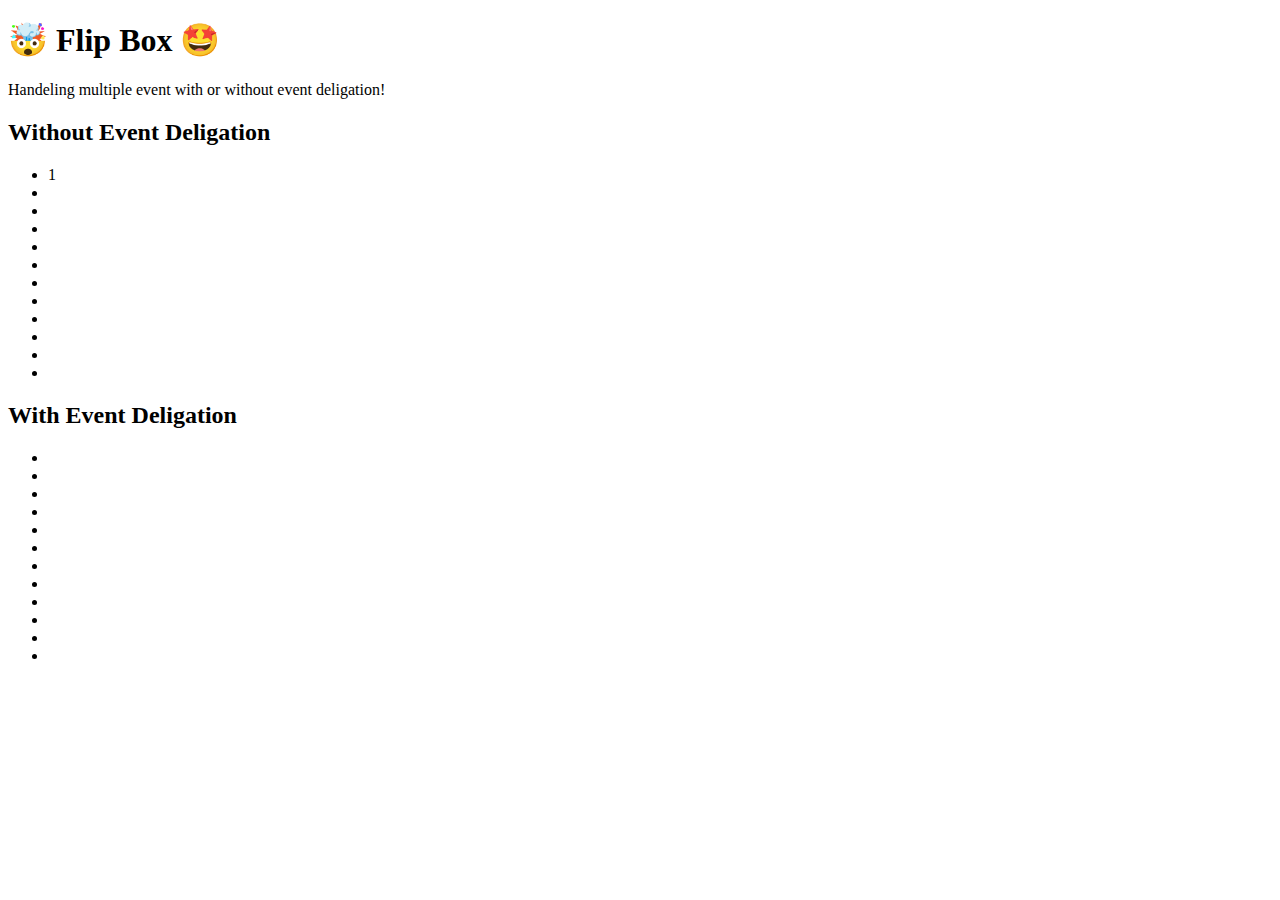
==== block-BJaaep/code/index.html @ 5f465543 "Flip Box" ====
<!DOCTYPE html>
<html lang="en">
  <head>
    <meta charset="UTF-8" />
    <meta name="viewport" content="width=device-width, initial-scale=1.0" />
    <title>Flip Box</title>
    <link
      href="https://fonts.googleapis.com/css2?family=Montserrat:wght@200;400&display=swap"
      rel="stylesheet"
    />
    <link rel="stylesheet" href="style.css" />
  </head>
  <body>
    <h1 class="heading">🤯 Flip Box 🤩</h1>
    <p>Handeling multiple event with or without event deligation!</p>
    <div class="container">
      <div class="wrapper">
        <h2>Without Event Deligation</h2>
        <ul class="boxes ">
          <li class="box">1</li>
          <li class="box"></li>
          <li class="box"></li>
          <li class="box"></li>
          <li class="box"></li>
          <li class="box"></li>
          <li class="box"></li>
          <li class="box"></li>
          <li class="box"></li>
          <li class="box"></li>
          <li class="box"></li>
          <li class="box"></li>
        </ul>
      </div>
      <div class="wrapper">
        <h2>With Event Deligation</h2>
        <ul class="boxes box2">
          <li class="box"></li>
          <li class="box"></li>
          <li class="box"></li>
          <li class="box"></li>
          <li class="box"></li>
          <li class="box"></li>
          <li class="box"></li>
          <li class="box"></li>
          <li class="box"></li>
          <li class="box"></li>
          <li class="box"></li>
          <li class="box"></li>
        </ul>
      </div>
    </div>
    <script src="./script.js"></script>
  </body>
</html>
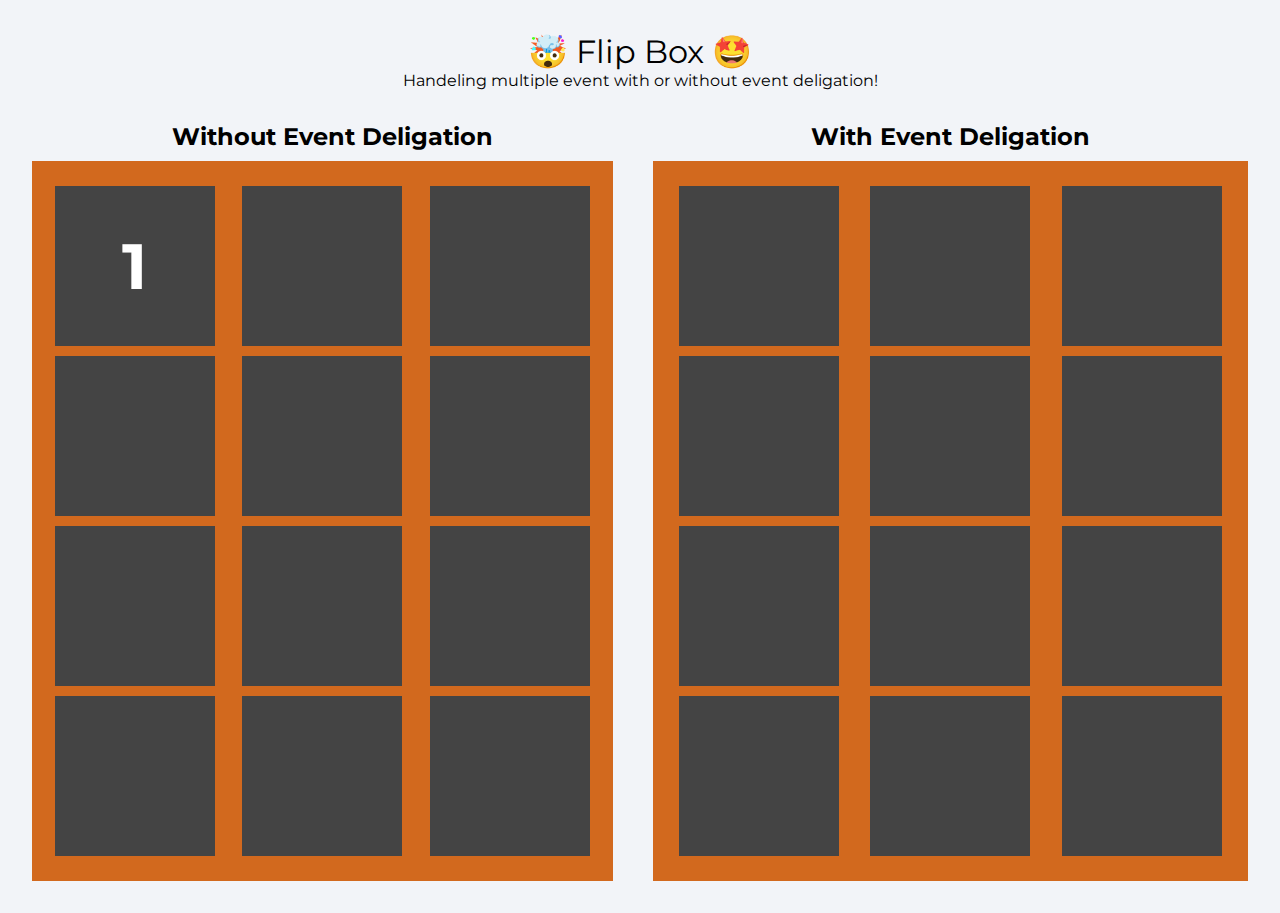
==== commit eb382427: "Flip Box method2" ====
--- a/block-BJaaep/code/index.html
+++ b/block-BJaaep/code/index.html
@@ -16,7 +16,7 @@
     <div class="container">
       <div class="wrapper">
         <h2>Without Event Deligation</h2>
-        <ul class="boxes ">
+        <ul class="boxes first">
           <li class="box">1</li>
           <li class="box"></li>
           <li class="box"></li>
@@ -33,19 +33,19 @@
       </div>
       <div class="wrapper">
         <h2>With Event Deligation</h2>
-        <ul class="boxes box2">
-          <li class="box"></li>
-          <li class="box"></li>
-          <li class="box"></li>
-          <li class="box"></li>
-          <li class="box"></li>
-          <li class="box"></li>
-          <li class="box"></li>
-          <li class="box"></li>
-          <li class="box"></li>
-          <li class="box"></li>
-          <li class="box"></li>
-          <li class="box"></li>
+        <ul class="boxes second">
+          <li class="box" data-text="1"></li>
+          <li class="box" data-text="2"></li>
+          <li class="box" data-text="3"></li>
+          <li class="box" data-text="4"></li>
+          <li class="box" data-text="5"></li>
+          <li class="box" data-text="6"></li>
+          <li class="box" data-text="7"></li>
+          <li class="box" data-text="8"></li>
+          <li class="box" data-text="9"></li>
+          <li class="box" data-text="10"></li>
+          <li class="box" data-text="11"></li>
+          <li class="box" data-text="12"></li>
         </ul>
       </div>
     </div>
--- a/block-BJaaep/code/style.css
+++ b/block-BJaaep/code/style.css
@@ -0,0 +1,119 @@
+html {
+  box-sizing: border-box;
+  font-size: 16px;
+}
+
+*,
+*:before,
+*:after {
+  box-sizing: inherit;
+}
+
+body,
+h1,
+h2,
+h3,
+h4,
+h5,
+h6,
+p,
+ol,
+ul {
+  margin: 0;
+  padding: 0;
+  font-weight: normal;
+}
+
+ol,
+ul {
+  list-style: none;
+}
+
+img {
+  max-width: 100%;
+  height: auto;
+}
+
+body {
+  background: #f2f4f8;
+  font-family: 'Montserrat', sans-serif;
+  text-align: center;
+}
+
+.container {
+  text-align: center;
+  max-width: 1280px;
+  padding: 2rem;
+  margin: 0 auto;
+  display: flex;
+}
+
+.banner {
+  display: inline-block;
+  color: #424242;
+  font-size: 20px;
+  text-decoration: none;
+  text-align: center;
+  margin: 20px auto;
+  padding: 10px 20px;
+  background: white;
+  border-radius: 4px;
+  min-width: 24px;
+  font-size: 20px;
+  box-shadow: 0 14px 26px rgba(0, 0, 0, 0.04);
+  border: 2px solid;
+}
+.wrapper {
+  max-width: 50%;
+  margin: 0 auto;
+}
+
+.boxes {
+  display: flex;
+  flex-wrap: wrap;
+  justify-content: space-evenly;
+  background-color: chocolate;
+  color: #444;
+  padding: 20px 0;
+}
+
+.wrapper:first-child {
+  margin-right: 20px;
+}
+
+.box {
+  margin: 5px;
+  background-color: #444;
+  background-size: contain;
+  background-repeat: no-repeat;
+  background-position: center center;
+  height: 160px;
+  width: 160px;
+  display: flex;
+  justify-content: center;
+  align-items: center;
+  font-size: 4rem;
+  font-weight: bold;
+  color: white;
+  cursor: pointer;
+}
+.text {
+  height: 100%;
+  display: flex;
+  justify-content: center;
+  align-items: center;
+}
+
+.first {
+  margin-right: 20px;
+}
+
+h2 {
+  font-weight: bolder;
+  padding-bottom: 10px;
+}
+
+.heading {
+  text-align: center;
+  margin-top: 2rem;
+}
